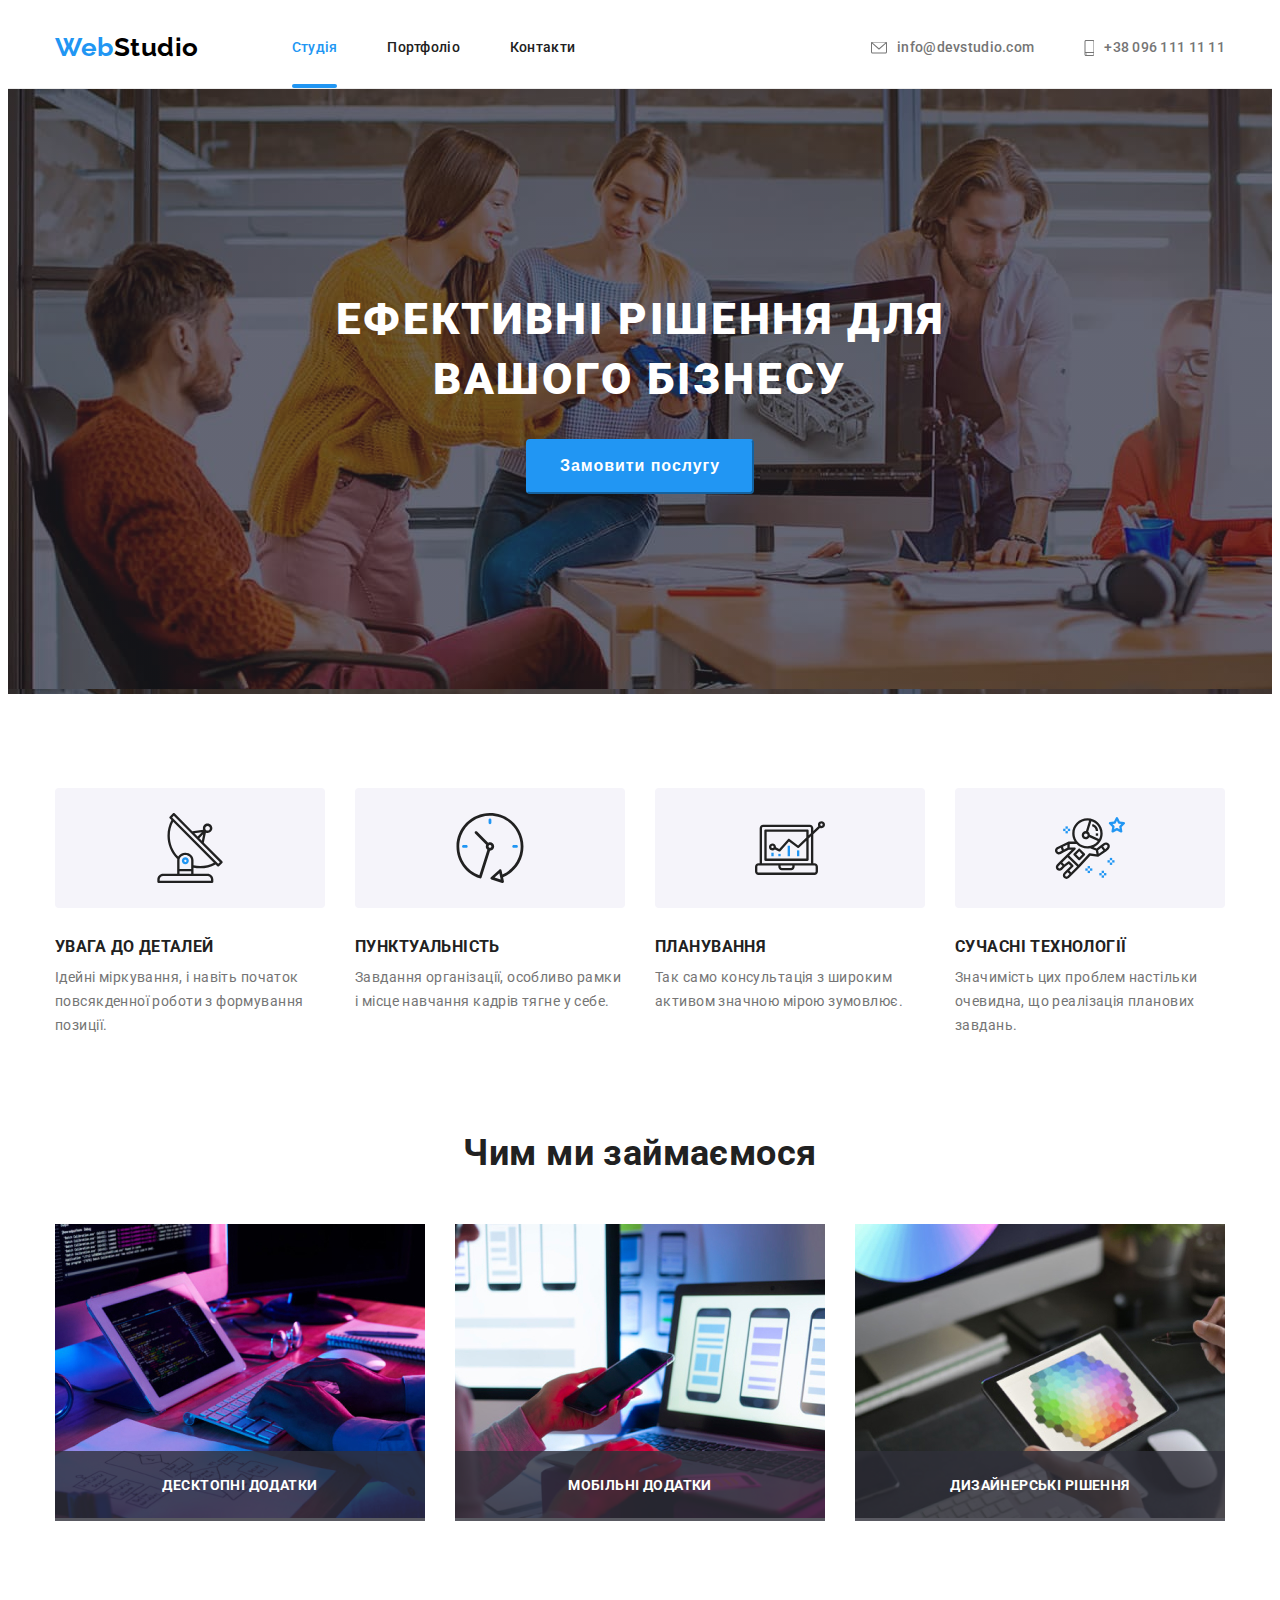
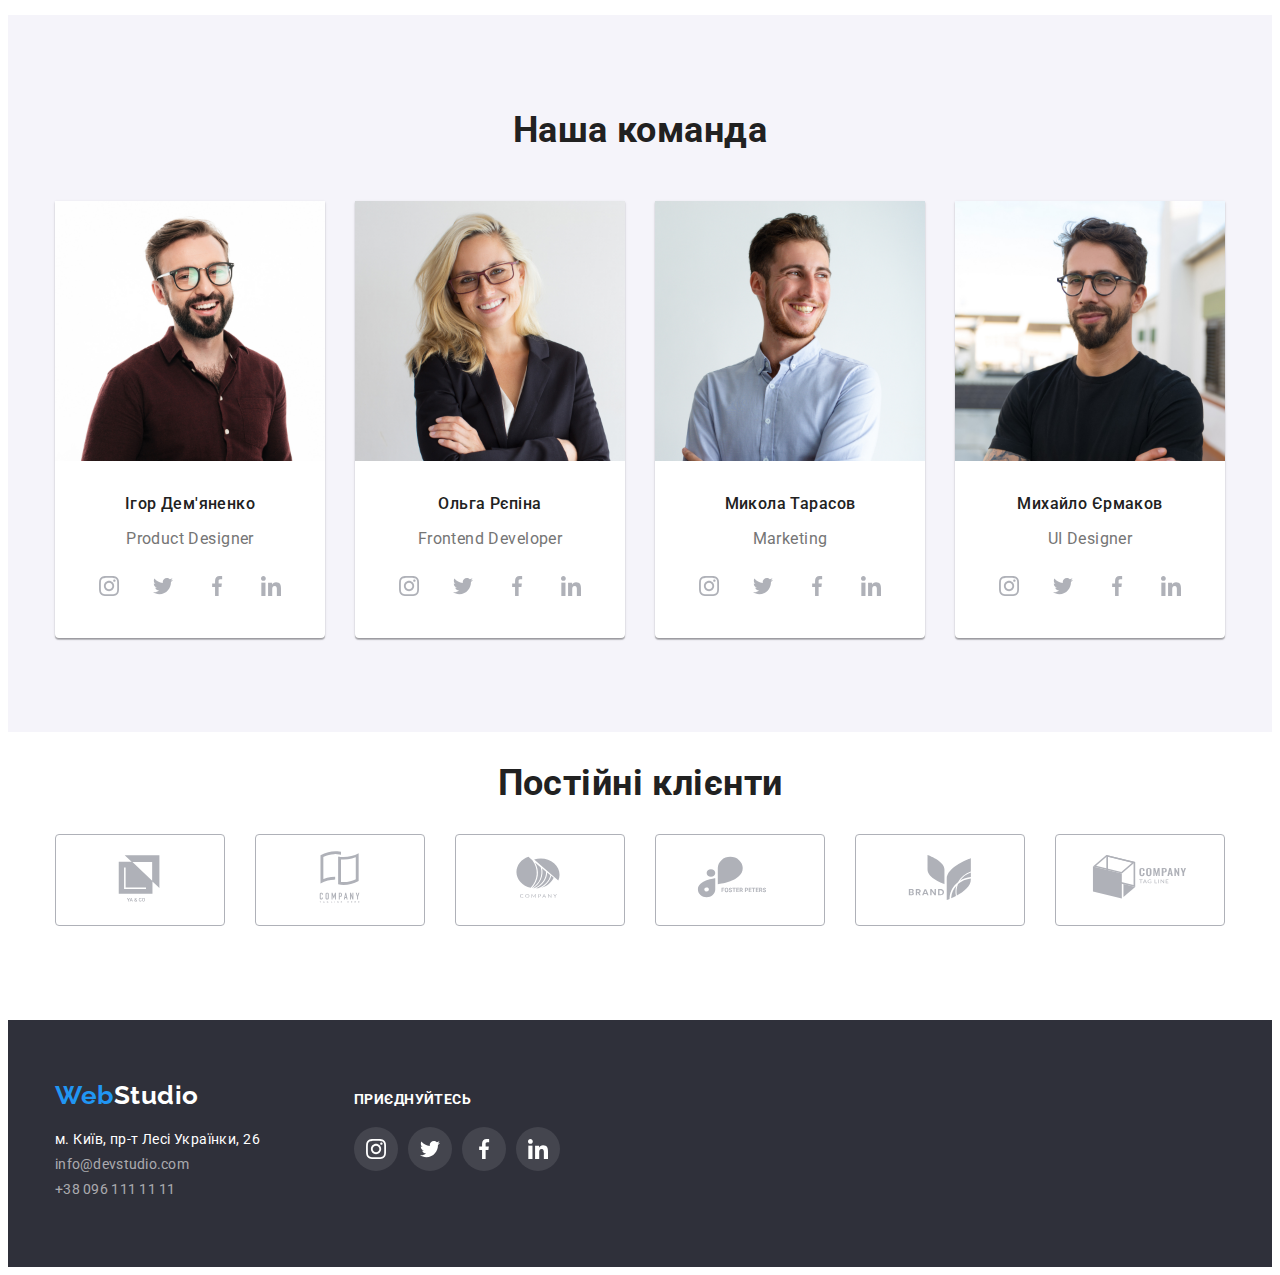
==== index.html @ 7ca421ed "hw5" ====
<!DOCTYPE html>
<html lang="uk">

<head>
  <meta charset="UTF-8" />
  <meta http-equiv="X-UA-Compatible" content="IE=edge" />
  <meta name="viewport" content="width=device-width, initial-scale=1.0" />
  <title>Home page</title>
  <link rel="stylesheet" href="css/styles.css" />
</head>

<body>
  <header class="header">
    <div class="container header-container">
      <nav class="header-nav">
        <a class="header-logo logo" href="./index.html"><span>Web</span>Studio</a>
        <ul class="header-nav-items">
          <li class="header-nav-item">
            <a class="header-nav-link active" href="./index.html">Студія</a>
          </li>
          <li class="header-nav-item">
            <a class="header-nav-link" href="./portfolio.html">Портфоліо</a>
          </li>
          <li class="header-nav-item">
            <a class="header-nav-link" href="#">Контакти</a>
          </li>
        </ul>
      </nav>
      <ul class="header-contact-items">
        <li class="header-contact-item">
          <a class="header-contact-link" href="mailto:info@devstudio.com">
            <svg width="16" height="12">
              <use href="./images/symbol-defs.svg#icon-envelope"></use>
            </svg>info@devstudio.com</a>
        </li>
        <li class="header-contact-item">
          <a class="header-contact-link" href="tel:+380961111111">
            <svg width="10" height="16">
              <use href="./images/symbol-defs.svg#icon-smartphone"></use>
            </svg>+38 096 111 11 11</a>
        </li>
      </ul>
    </div>
  </header>
  <main>
    <section class="section-banner">
      <h1 class="page-title">
        Ефективні рішення для<br />
        вашого бізнесу
      </h1>
      <button class="section-banner-btn" type="button" data-modal-open>
        Замовити послугу
      </button>
      <div class="backdrop is-hidden" data-modal>
        <div class="modal">
          <button class="modal-close" data-modal-close>
            <svg class="icon-close-btn" width="18" height="18">
              <use href="./images/symbol-defs.svg#icon-close"></use>
            </svg>
          </button>
        </div>
      </div>
    </section>
    <section class="section-value container">
      <h2 hidden>характеристики</h2>
      <ul class="section-value-items">
        <li class="section-value-item">
          <div class="section-value-icon">
            <svg width="70" height="70">
              <use href="./images/symbol-defs.svg#icon-antenna"></use>
            </svg>
          </div>
          <h3 class="section-value-title">УВАГА ДО ДЕТАЛЕЙ</h3>
          <p class="section-value-deskription">
            Ідейні міркування, і навіть початок повсякденної роботи з
            формування позиції.
          </p>
        </li>
        <li class="section-value-item">
          <div class="section-value-icon">
            <svg width="70" height="70">
              <use href="./images/symbol-defs.svg#icon-clock"></use>
            </svg>
          </div>
          <h3 class="section-value-title">ПУНКТУАЛЬНІСТЬ</h3>
          <p class="section-value-deskription">
            Завдання організації, особливо рамки і місце навчання кадрів тягне
            у себе.
          </p>
        </li>
        <li class="section-value-item">
          <div class="section-value-icon">
            <svg width="70" height="70">
              <use href="./images/symbol-defs.svg#icon-diagram"></use>
            </svg>
          </div>
          <h3 class="section-value-title">ПЛАНУВАННЯ</h3>
          <p class="section-value-deskription">
            Так само консультація з широким активом значною мірою зумовлює.
          </p>
        </li>
        <li class="section-value-item">
          <div class="section-value-icon">
            <svg width="70" height="70">
              <use href="./images/symbol-defs.svg#icon-astronaut"></use>
            </svg>
          </div>
          <h3 class="section-value-title">СУЧАСНІ ТЕХНОЛОГІЇ</h3>
          <p class="section-value-deskription">
            Значимість цих проблем настільки очевидна, що реалізація планових
            завдань.
          </p>
        </li>
      </ul>
    </section>
    <section class="buisineіs-section container">
      <h2 class="buisineіs-section-title section-title">Чим ми займаємося</h2>
      <ul class="buisineіs-section-items">
        <li class="buisineіs-section-item">
            <img src="images/home-page/img1.jpg" alt="image" width="370" height="294" />
            <p class="buisineіs-section-text">Десктопні додатки</p>
        </li>
        <li class="buisineіs-section-item">
          <img src="images/home-page/img2.jpg" alt="image" width="370" height="294" />
          <p class="buisineіs-section-text">Мобільні додатки</p>
        </li>
        <li class="buisineіs-section-item">
          <img src="images/home-page/img3.jpg" alt="image" width="370" height="294" />
          <p class="buisineіs-section-text">Дизайнерські рішення</p>
        </li>
      </ul>
    </section>
    <section class="team-section">
      <div class="container">
        <h2 class="team-section-title section-title">Наша команда</h2>
        <ul class="team-section-items">
          <li class="team-section-item">
            <img src="images/home-page/img4.jpg" alt="photo" width="270" height="260" />
            <div class="team-item-info">
              <h3 class="team-item-title">Ігор Дем'яненко</h3>
              <p class="team-item-deskription">Product Designer</p>
              <ul class="social-list">
                <li class="social-item">
                  <a class="social-link" href="#">
                    <svg width="20" height="20">
                      <use href="./images/symbol-defs.svg#icon-instagram"></use>
                    </svg>
                  </a>
                </li>
                <li class="social-item">
                  <a class="social-link" href="#">
                    <svg class="social-icon" width="20" height="20">
                      <use href="./images/symbol-defs.svg#icon-twitter"></use>
                    </svg>
                  </a>
                </li>
                <li class="social-item">
                  <a class="social-link" href="#">
                    <svg class="social-icon" width="20" height="20">
                      <use href="./images/symbol-defs.svg#icon-facebook"></use>
                    </svg>
                  </a>
                </li>
                <li class="social-item">
                  <a class="social-link" href="#">
                    <svg class="social-icon" width="20" height="20">
                      <use href="./images/symbol-defs.svg#icon-linkedin"></use>
                    </svg>
                  </a>
                </li>
              </ul>
            </div>
          </li>
          <li class="team-section-item">
            <img src="images/home-page/img5.jpg" alt="photo" width="270" height="260" />
            <div class="team-item-info">
              <h3 class="team-item-title">Ольга Рєпіна</h3>
              <p class="team-item-deskription">Frontend Developer</p>
              <ul class="social-list list">
                <li class="social-item">
                  <a href="" class="social-link">
                    <svg class="social-icon" width="20" height="20">
                      <use href="./images/symbol-defs.svg#icon-instagram"></use>
                    </svg>
                  </a>
                </li>
                <li class="social-item">
                  <a href="" class="social-link">
                    <svg class="social-icon" width="20" height="20">
                      <use href="./images/symbol-defs.svg#icon-twitter"></use>
                    </svg>
                  </a>
                </li>
                <li class="social-item">
                  <a href="" class="social-link">
                    <svg class="social-icon" width="20" height="20">
                      <use href="./images/symbol-defs.svg#icon-facebook"></use>
                    </svg>
                  </a>
                </li>
                <li class="social-item">
                  <a href="" class="social-link">
                    <svg class="social-icon" width="20" height="20">
                      <use href="./images/symbol-defs.svg#icon-linkedin"></use>
                    </svg>
                  </a>
                </li>
              </ul>
            </div>
          </li>
          <li class="team-section-item">
            <img src="images/home-page/img6.jpg" alt="photo" width="270" height="260" />
            <div class="team-item-info">
              <h3 class="team-item-title">Микола Тарасов</h3>
              <p class="team-item-deskription">Marketing</p>
              <ul class="social-list list">
                <li class="social-item">
                  <a href="" class="social-link">
                    <svg class="social-icon" width="20" height="20">
                      <use href="./images/symbol-defs.svg#icon-instagram"></use>
                    </svg>
                  </a>
                </li>
                <li class="social-item">
                  <a href="" class="social-link">
                    <svg class="social-icon" width="20" height="20">
                      <use href="./images/symbol-defs.svg#icon-twitter"></use>
                    </svg>
                  </a>
                </li>
                <li class="social-item">
                  <a href="" class="social-link">
                    <svg class="social-icon" width="20" height="20">
                      <use href="./images/symbol-defs.svg#icon-facebook"></use>
                    </svg>
                  </a>
                </li>
                <li class="social-item">
                  <a href="" class="social-link">
                    <svg class="social-icon" width="20" height="20">
                      <use href="./images/symbol-defs.svg#icon-linkedin"></use>
                    </svg>
                  </a>
                </li>
              </ul>
            </div>
          </li>
          <li class="team-section-item">
            <img src="images/home-page/img7.jpg" alt="photo" width="270" height="260" />
            <div class="team-item-info">
              <h3 class="team-item-title">Михайло Єрмаков</h3>
              <p class="team-item-deskription">UI Designer</p>
              <ul class="social-list list">
                <li class="social-item">
                  <a href="" class="social-link">
                    <svg class="social-icon" width="20" height="20">
                      <use href="./images/symbol-defs.svg#icon-instagram"></use>
                    </svg>
                  </a>
                </li>
                <li class="social-item">
                  <a href="" class="social-link">
                    <svg class="social-icon" width="20" height="20">
                      <use href="./images/symbol-defs.svg#icon-twitter"></use>
                    </svg>
                  </a>
                </li>
                <li class="social-item">
                  <a href="" class="social-link">
                    <svg class="social-icon" width="20" height="20">
                      <use href="./images/symbol-defs.svg#icon-facebook"></use>
                    </svg>
                  </a>
                </li>
                <li class="social-item">
                  <a href="" class="social-link">
                    <svg class="social-icon" width="20" height="20">
                      <use href="./images/symbol-defs.svg#icon-linkedin"></use>
                    </svg>
                  </a>
                </li>
              </ul>
            </div>
          </li>
        </ul>
      </div>
    </section>
    <section class="logo-section container">
      <h2 class="logo-section-logo">Постійні клієнти</h2>
      <ul class="logo-section-items">
        <li class="logo-section-item">
          <div class="logo-section-inlin">
            <a class="logo-section-link" href="#">
              <svg width="106" height="60">
                <use href="./images/symbol-defs.svg#icon-Logo"></use>
              </svg>
            </a>
          </div>
        </li>
        <li class="logo-section-item">
          <div class="logo-section-inlin">
            <a class="logo-section-link" href="#">
              <svg width="106" height="60">
                <use href="./images/symbol-defs.svg#icon-Logo1"></use>
              </svg>
            </a>
          </div>
        </li>
        <li class="clogo-section-item">
          <div class="logo-section-inlin">
            <a class="logo-section-link" href="#">
              <svg width="106" height="60">
                <use href="./images/symbol-defs.svg#icon-Logo2"></use>
              </svg>
            </a>
          </div>
        </li>
        <li class="logo-section-item">
          <div class="logo-section-inlin">
            <a class="logo-section-link" href="#">
              <svg width="106" height="60">
                <use href="./images/symbol-defs.svg#icon-Logo3"></use>
              </svg>
            </a>
          </div>
        </li>
        <li class="logo-section-item">
          <div class="logo-section-inlin">
            <a class="logo-section-link" href="#">
              <svg width="106" height="60">
                <use href="./images/symbol-defs.svg#icon-Logo4"></use>
              </svg>
            </a>
          </div>
        </li>
        <li class="logo-section-item">
          <div class="logo-section-inlin">
            <a class="logo-section-link" href="#">
              <svg width="106" height="60">
                <use href="./images/symbol-defs.svg#icon-Logo5"></use>
              </svg>
            </a>
          </div>
        </li>
      </ul>
    </section>
  </main>
  <footer class="footer">
    <div class="container footer-inline">
      <div class="container-footer">
        <a class="footer-logo logo" href="./index.html"><span>Web</span>Studio</a>
        <address class="footer-address">
          <ul class="footer-address-items">
            <li class="footer-address-item deskription">
              м. Київ, пр-т Лесі Українки, 26
            </li>
            <li class="footer-address-item">
              <a class="footer-address-link" href="mailto:info@devstudio.com">info@devstudio.com</a>
            </li>
            <li class="footer-address-item">
              <a class="footer-address-link" href="tel:+380691111111">+38 096 111 11 11</a>
            </li>
          </ul>
        </address>
      </div>
      <div class="container-footer join-in">
        <p class="fopter-svg-inline">приєднуйтесь</p>
        <ul class="footer-svg-items">
          <li class="footer-svg-item">
            <a class="footer-svg-link" href="#">
              <svg width="20" height="20">
                <use href="./images/symbol-defs.svg#icon-instagram"></use>
              </svg>
            </a>
          </li>
          <li class="footer-svg-item">
            <a class="footer-svg-link" href="#">
              <svg width="20" height="20">
                <use href="./images/symbol-defs.svg#icon-twitter"></use>
              </svg>
            </a>
          </li>
          <li class="footer-svg-item">
            <a class="footer-svg-link" href="#">
              <svg width="20" height="20">
                <use href="./images/symbol-defs.svg#icon-facebook"></use>
              </svg>
            </a>
          </li>
          <li class="footer-svg-item">
            <a class="footer-svg-link" href="#">
              <svg width="20" height="20">
                <use href="./images/symbol-defs.svg#icon-linkedin"></use>
              </svg>
            </a>
          </li>
        </ul>
      </div>
    </div>
  </footer>
  <script src="./js/modal.js"></script>
</body>

</html>
---- css/styles.css ----
@import url("https://fonts.googleapis.com/css2?family=Raleway:wght@700&family=Roboto:wght@400;500;700;900&display=swap");

:root {
  --color-mine-shaft: #212121;
  --color-dodger-blue: #2196f3;
  --color-white: #ffffff;
  --color-tuna: #2f303a;
  --color-black: #000000;
  --color-boulder: #757575;
  --color-white-transperent: rgba(255, 255, 255, 0.6);
  --color-wild-sand: #f5f5f5;
  --color-whisper: #f5f4fa;
  --color-black-transparent: rgba(0, 0, 0, 0.15);
  --color-gallery: #eeeeee;
  --color-Bombay: #afb1b8;
}

body {
  font-family: "Roboto", sans-serif;
  color: var(--color-mine-shaft);
  letter-spacing: 0.03em;
  font-size: 14px;
}

a {
  text-decoration: none;
  color: var(--color-mine-shaft);
  font-weight: 500;
  line-height: 1.14;
  letter-spacing: 0.02em;
}

a.active {
  color: var(--color-dodger-blue);
  position: relative;
}

a.active::after {
  position: absolute;
  bottom: -1px;
  left: 0;
  right: 0;
  display: block;
  content: "";
  height: 4px;
  background: var(--color-dodger-blue);
border-radius: 2px;
  
}

a:hover,
a:focus {
  color: var(--color-dodger-blue);
}

ul {
  padding: 0;
  margin: 0;
}

li {
  list-style-type: none;
}

.container {
  max-width: 1200px;
  box-sizing: border-box;
  padding: 0 15px;
  margin: 0 auto;
}

.logo {
  font-weight: 700;
  font-size: 26px;
  line-height: 1.19;
  font-family: "Raleway", sans-serif;
}

.logo span {
  color: var(--color-dodger-blue);
}

.logo.header-logo {
  color: var(--color-black);
  display: block;
  padding: 24px 0 25px;
  margin-right: 93px;
}

address {
  font-style: normal;
}

.header-nav-link {
  padding: 32px 0;
}
.header-contact-link {
  color: var(--color-boulder);
  display: inline-flex;
  gap: 10px;
  align-items: center;
  padding: 32px 0;
}

.header-contact-link svg {
  fill: var(--color-boulder);
}

.header-contact-link:hover svg,
.header-contact-link:focus svg {
  fill: var(--color-dodger-blue);
}

.section-banner {
  background: linear-gradient(rgba(47, 48, 58, 0.4), rgba(47, 48, 58, 0.4)),
    url("../images/home-page/img8.jpg");
  text-align: center;
  padding: 200px 0;
}

.page-title {
  font-weight: 900;
  font-size: 44px;
  line-height: 1.37;
  text-align: center;
  letter-spacing: 0.06em;
  text-transform: uppercase;
  color: var(--color-white);
  margin: 0 0 30px;
}

.section-banner-btn {
  font-weight: 700;
  font-size: 16px;
  line-height: 1.88;
  text-align: center;
  letter-spacing: 0.06em;
  color: var(--color-white);
  background: var(--color-dodger-blue);
  border-radius: 4px;
  border-color: var(--color-dodger-blue);
  padding: 10px 32px;
}

.section-value-title {
  line-height: 1.14;
  text-transform: uppercase;
  color: var(--color-mine-shaft);
  margin: 0 0 10px;
}

.section-value-deskription {
  line-height: 1.71;
  color: var(--color-boulder);
  margin: 0;
}

.buisineіs-section-title {
  font-weight: 700;
  font-size: 36px;
  line-height: 1.17;
  text-align: center;
}

.team-section-title {
  font-weight: 700;
  font-size: 36px;
  line-height: 1.17;
  text-align: center;
}

.team-section {
  background: var(--color-whisper);
  padding: 94px 0;
}

.team-item-title {
  font-weight: 500;
  font-size: 16px;
  line-height: 1.19;
  text-align: center;
  margin: 0 0 10px;
}

.team-item-deskription {
  font-size: 16px;
  line-height: 1.19;
  text-align: center;
  color: var(--color-boulder);
  margin: 030;
}

.logo.footer-logo {
  color: var(--color-white);
  margin-bottom: 20px;
  display: inline-block;
}

.deskription.footer-address-item {
  color: var(--color-white);
}

.footer-address-item {
  margin-bottom: 9px;
}

.footer-address-link {
  font-weight: 400;
  line-height: 1.17;
  color: var(--color-white-transperent);
}

.footer {
  background-color: var(--color-tuna);
}

/*---PORTFOLIO---*/

.project-button-action {
  font-weight: 500;
  font-size: 16px;
  line-height: 1.6;
  text-align: center;
  background: var(--color-whisper);
  border-radius: 4px;
  border: none;
}

.project-button-action:hover,
.project-button-action:focus {
  color: var(--color-white);
  background: var(--color-dodger-blue);
  box-shadow: 0px 3px 1px rgba(0, 0, 0, 0.1), 0px 1px 2px rgba(0, 0, 0, 0.08),
    0px 2px 2px rgba(0, 0, 0, 0.12);
}

.project-section-title {
  color: var(--color-mine-shaft);
  font-weight: 700;
  font-size: 18px;
  line-height: 2;
  letter-spacing: 0.06em;
  margin: 0;
}

.project-section-subtitle {
  font-size: 16px;
  line-height: 1.88;
  color: var(--color-boulder);
  margin: 0;
}

.project-section-info {
  padding: 20px 24px;
}

/*--Завдання 3 header--*/

.header-contacts-link {
  line-height: 1.7;
  letter-spacing: 0.03em;
  color: var(--color-boulder);
}

.header {
  border-bottom: 1px solid #ececec;
}

.header-container,
.header-nav,
.header-nav-items,
.header-contact-items {
  display: flex;
}

.header-nav-items,
.header-container {
  align-items: center;
}

.header-nav {
  margin-right: auto;
}

.header-nav-item:not(:last-child),
.header-contact-item:not(:last-child) {
  margin-right: 50px;
}

.header-contact-item:last-child {
  margin-bottom: -4px;
}

.footer {
  padding: 60px 0;
}

.section-value-item {
  width: calc((100% - 90px) / 4);
}

.section-value-items {
  display: flex;
  padding: 94px 0;
}

.section-value-item:not(:last-child) {
  margin-right: 30px;
}

.section-value-icon {
  background-color: var(--color-whisper);
  border-radius: 4px;
  height: 120px;
  display: flex;
  justify-content: center;
  align-items: center;
  margin-bottom: 30px;
}

.section-title {
  margin: 0 0 50px;
}

.buisineіs-section-items {
  display: flex;
  padding-bottom: 94px;
}

.buisineіs-section-item {
  width: calc((100% - 60) / 3);
  position: relative;
}

.buisineіs-section-item:not(:last-child) {
  margin-right: 30px;
}

.buisineіs-section-text {
  position:absolute;
  margin: 0;
  padding: 27px 0;
  bottom: 0;
  left: 0;
  right: 0;
font-style: normal;
font-weight: 700;
line-height: 1.14;
text-align: center;
text-transform: uppercase;
background: rgba(47, 48, 58, 0.8);
color: var(--color-white);

}

.team-section-item {
  background: var(--color-white);
  box-shadow: 0px 1px 3px rgba(0, 0, 0, 0.12), 0px 1px 1px rgba(0, 0, 0, 0.14),
    0px 2px 1px rgba(0, 0, 0, 0.2);
  border-radius: 0px 0px 4px 4px;
  width: calc((100% - 90px) / 4);
}

.team-section-item:not(:last-child) {
  margin-right: 30px;
}

.team-section-items {
  display: flex;
}

.team-item-info {
  padding: 30px 0;
}

/*--Завдання три портфоліо--*/
.project {
  padding: 94px 15px;
}

.project-button-items {
  display: flex;
  justify-content: center;
  margin: 0 0 50px;
}

.project-button-item:not(:last-child) {
  margin-right: 8px;
}

.project-button-action {
  font-family: "Roboto", sans-serif;
  padding: 6px 22px;
}

.btn {
  padding: 6px 25px;
}

.project-section-items {
  display: flex;
  flex-wrap: wrap;
}

.project-section-img {
  display: block;
 
}

.project-section-item:not(:nth-child(3n + 3)) {
  margin-right: 30px;
}

.project-section-item:not(:nth-last-child(-n + 3)) {
  margin-bottom: 30px;
}

.project-section-item {
  width: calc((100% - 60px) / 3);
  border: 1px solid var(--color-gallery);
  box-sizing: border-box;
}

.project-section-item:hover .project-section-img-text {
  transform: translateY(0);
}

.project-section-item:hover,
.project-section-item:focus {
  border: 1px solid var(--color-gallery);
  box-shadow: 0px 1px 1px rgba(0, 0, 0, 0.12), 0px 4px 4px rgba(0, 0, 0, 0.06),
    1px 4px 6px rgba(0, 0, 0, 0.16);
}
 
.project-section-img-container {
  position: relative;
  overflow: hidden;
}

.project-section-img-text {
  position: absolute;
  top: 0;
  left: 0;
right: 0;
bottom: 0;
font-size: 18px;
line-height: 1.56;
color: var(--color-white);
background: rgba(33, 150, 243, 0.9);
padding: 63px 24px;
margin: 0;
letter-spacing: 0.03em;
transform: translateY(101%);
transition: transform cubic-bezier(0.4, 0, 0.2, 1) 250ms;

}



.social-list {
  display: flex;
  justify-content: center;
  gap: 10px;
}

.social-item {
  width: 44px;
  height: 44px;
}

.social-link {
  display: flex;
  align-items: center;
  justify-content: center;
  background-color: var(--color-white);
  border-radius: 50%;
  width: 100%;
  height: 100%;
}

.social-link:hover,
.social-link:focus {
  background-color: #2196f3;
}

.social-link svg {
  fill: var(--color-Bombay);
}

.social-link:hover svg,
.social-link:focus svg {
  fill: var(--color-white);
}

.logo-section-item {
  display: flexbox;
  justify-content: center;
}

.logo-section-items {
  display: flex;
  justify-content: center;
  gap: 30px;
  padding-bottom: 94px;
}

.logo-section-inlin {
  box-sizing: border-box;
  border: 1px solid #afb1b8;
  border-radius: 4px;
  width: 170px;
  height: 92px;
  display: flex;
  justify-content: center;
  align-items: center;
}

.logo-section-inlin svg {
  fill: var(--color-Bombay);
}

.logo-section-inlin:hover svg,
.logo-section-inlin:focus svg {
  fill: var(--color-dodger-blue);
}

.logo-section-inlin:hover,
.logo-section-inlin:focus {
  border: 1px solid var(--color-dodger-blue);
}

.logo-section-logo {
  font-style: normal;
  font-weight: 700;
  font-size: 36px;
  line-height: 1.17;
  text-align: center;
  color: var(--color-mine-shaft) #212121;
}

.container-footer {
  display: inline-block;
  vertical-align: top;
}

.container-footer:not(:last-child) {
  margin-right: 94px;
}

.container.footer-inline {
  display: flex;
  align-items: baseline;
}
.footer-svg-items {
  display: flex;
  justify-content: center;
  align-items: center;
}

.footer-svg-items {
  display: flex;
  justify-content: center;
  gap: 10px;
}

.footer-svg-item {
  width: 44px;
  height: 44px;
}

.footer-svg-link {
  display: flex;
  align-items: center;
  justify-content: center;
  background-color: rgba(255, 255, 255, 0.1);
  border-radius: 50%;
  width: 100%;
  height: 100%;
  fill: var(--color-white);
}

.fopter-svg-inline {
  font-style: normal;
  font-weight: 700;
  line-height: 16px;
  text-transform: uppercase;
  color: var(--color-white);
  margin: 0 0 20px;
}

.footer-svg-link:hover,
.footer-svg-link:focus {
  background-color: var(--color-dodger-blue);
}

.backdrop {
  visibility: visible;
  position: fixed;
  top: 0;
  bottom: 0;
  left: 0;
  right: 0;
  background: rgba(0, 0, 0, 0.2);
  z-index: 1;
  transform: scale(1);
  display: flex;
  justify-content: center;
  align-items: center;
 }

.is-hidden {
  visibility: hidden;
  transform: scale(0);
}
.modal {
  position: absolute;
  left: 50%;
  top: 50%;
  transform: translate(-50%, -50%);
  width: 528px;
  height: 581px;
  background-color: var(--color-white);
  border-radius: 4px;
 }

.modal-close {
  position: absolute;
  top: 8px;
  right: 8px;
  width: 30px;
  height: 30px;
  border-radius: 50%;
  padding: 0;
  background-color: transparent;
  display: flex;
  justify-content: center;
  align-items: center;
  border: 1px solid rgba(0, 0, 0, 0.1);
}
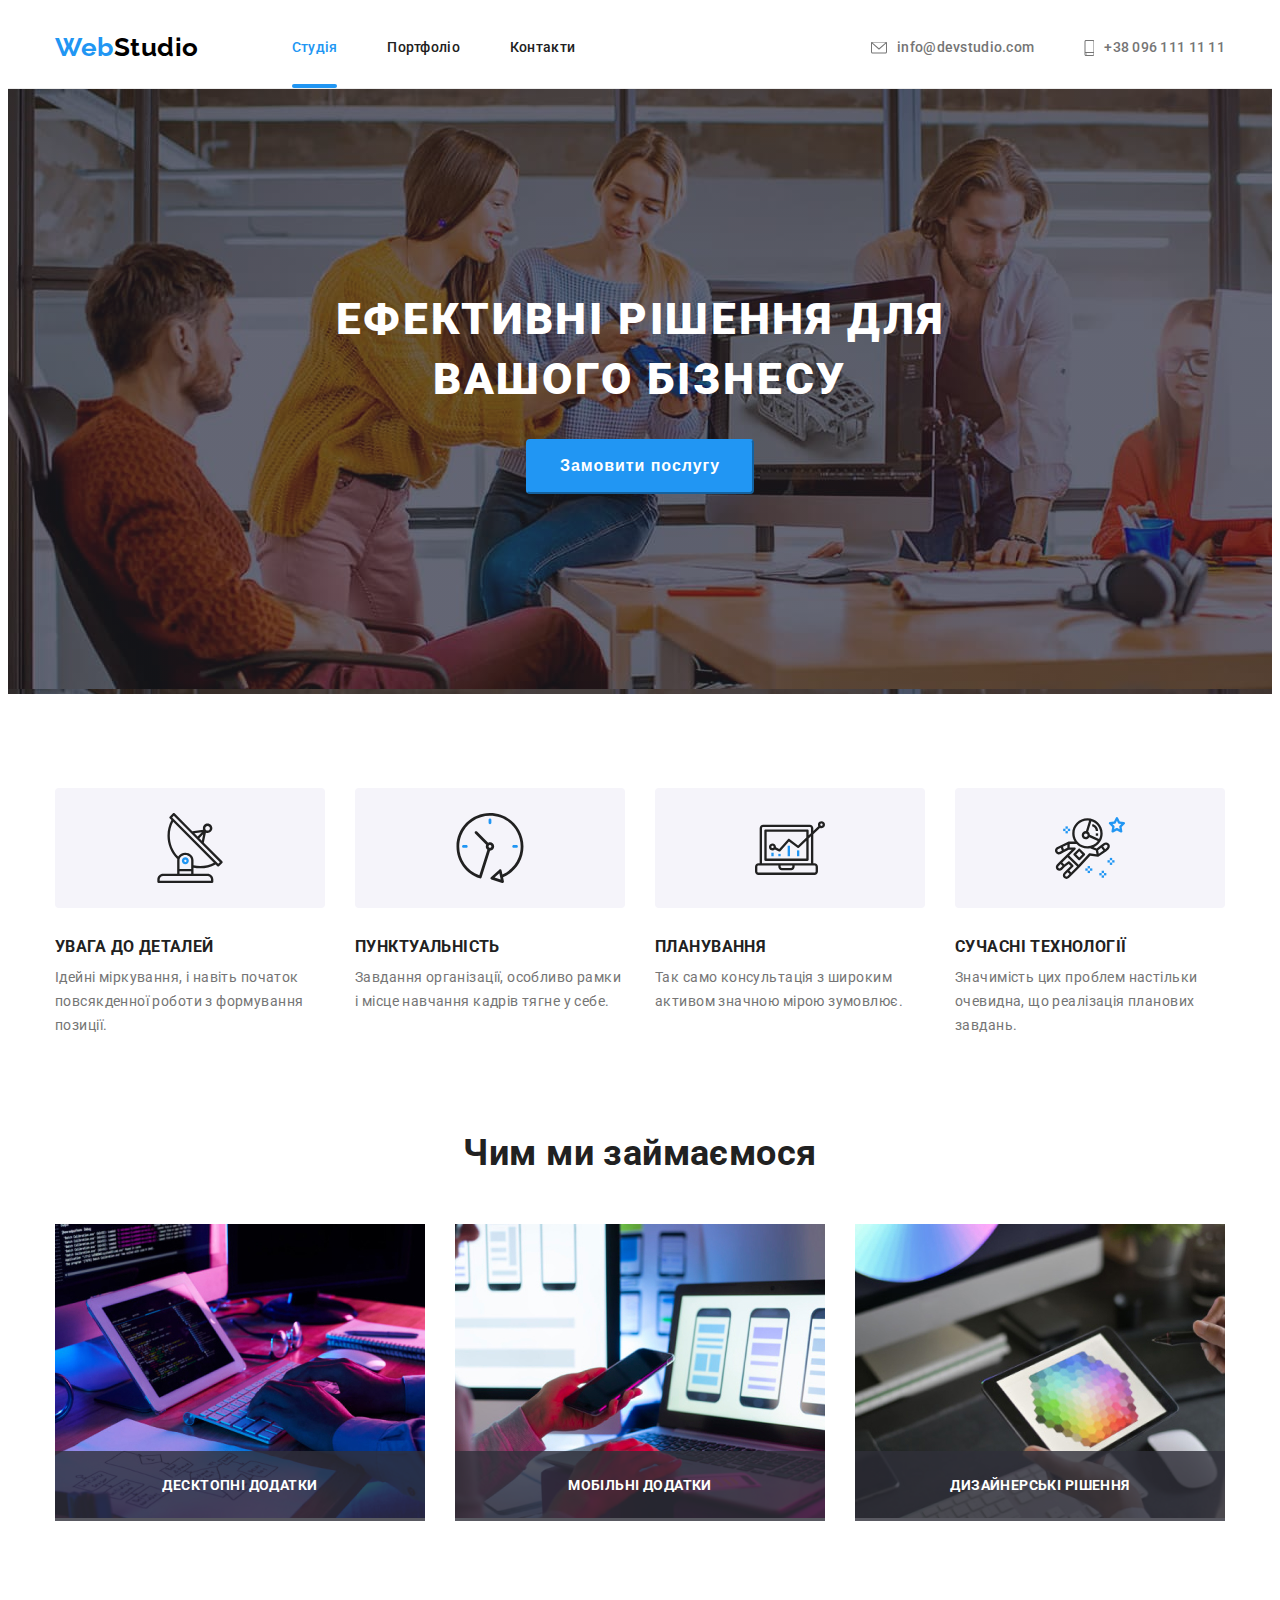
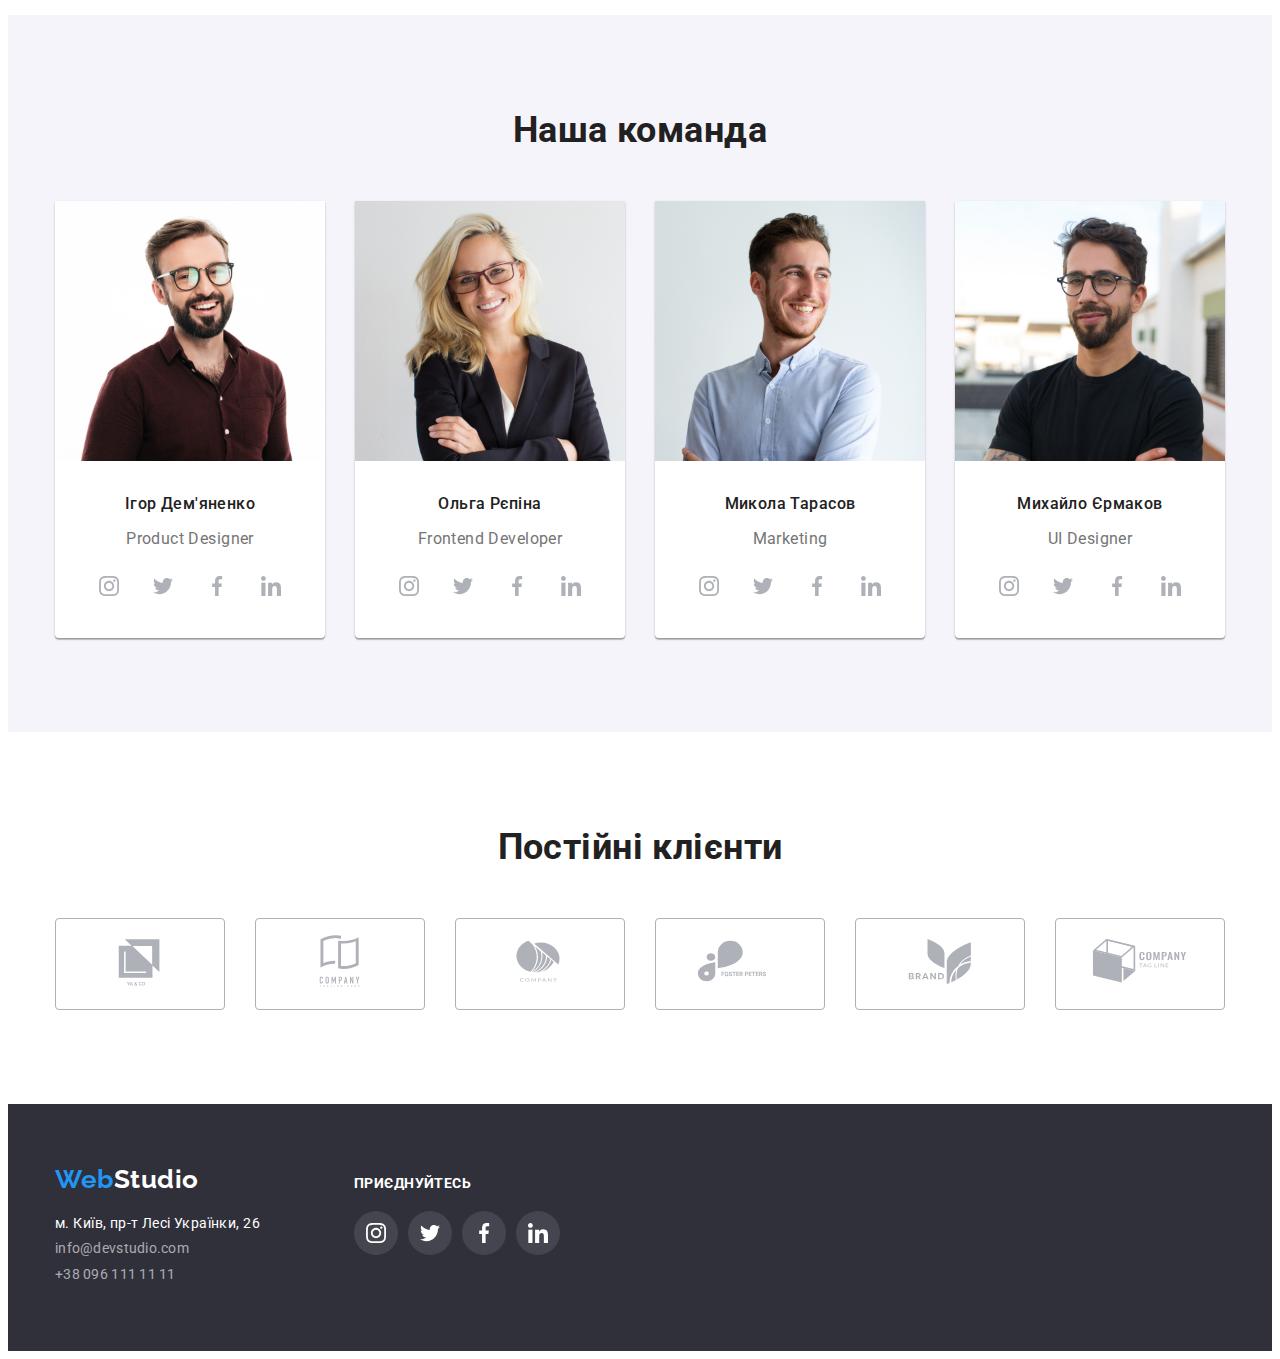
==== commit afaf0c5b: "HW5" ====
--- a/index.html
+++ b/index.html
@@ -1,404 +1,471 @@
 <!DOCTYPE html>
 <html lang="uk">
+  <head>
+    <meta charset="UTF-8" />
+    <meta http-equiv="X-UA-Compatible" content="IE=edge" />
+    <meta name="viewport" content="width=device-width, initial-scale=1.0" />
+    <title>Home page</title>
+    <link rel="stylesheet" href="css/styles.css" />
+  </head>
 
-<head>
-  <meta charset="UTF-8" />
-  <meta http-equiv="X-UA-Compatible" content="IE=edge" />
-  <meta name="viewport" content="width=device-width, initial-scale=1.0" />
-  <title>Home page</title>
-  <link rel="stylesheet" href="css/styles.css" />
-</head>
-
-<body>
-  <header class="header">
-    <div class="container header-container">
-      <nav class="header-nav">
-        <a class="header-logo logo" href="./index.html"><span>Web</span>Studio</a>
-        <ul class="header-nav-items">
-          <li class="header-nav-item">
-            <a class="header-nav-link active" href="./index.html">Студія</a>
-          </li>
-          <li class="header-nav-item">
-            <a class="header-nav-link" href="./portfolio.html">Портфоліо</a>
-          </li>
-          <li class="header-nav-item">
-            <a class="header-nav-link" href="#">Контакти</a>
+  <body>
+    <header class="header">
+      <div class="container header-container">
+        <nav class="header-nav">
+          <a class="header-logo logo" href="./index.html"
+            ><span>Web</span>Studio</a
+          >
+          <ul class="header-nav-items">
+            <li class="header-nav-item">
+              <a class="header-nav-link active" href="./index.html">Студія</a>
+            </li>
+            <li class="header-nav-item">
+              <a class="header-nav-link" href="./portfolio.html">Портфоліо</a>
+            </li>
+            <li class="header-nav-item">
+              <a class="header-nav-link" href="#">Контакти</a>
+            </li>
+          </ul>
+        </nav>
+        <ul class="header-contact-items">
+          <li class="header-contact-item">
+            <a class="header-contact-link" href="mailto:info@devstudio.com">
+              <svg width="16" height="12">
+                <use href="./images/symbol-defs.svg#icon-envelope"></use></svg
+              >info@devstudio.com</a
+            >
+          </li>
+          <li class="header-contact-item">
+            <a class="header-contact-link" href="tel:+380961111111">
+              <svg width="10" height="16">
+                <use href="./images/symbol-defs.svg#icon-smartphone"></use></svg
+              >+38 096 111 11 11</a
+            >
           </li>
         </ul>
-      </nav>
-      <ul class="header-contact-items">
-        <li class="header-contact-item">
-          <a class="header-contact-link" href="mailto:info@devstudio.com">
-            <svg width="16" height="12">
-              <use href="./images/symbol-defs.svg#icon-envelope"></use>
-            </svg>info@devstudio.com</a>
-        </li>
-        <li class="header-contact-item">
-          <a class="header-contact-link" href="tel:+380961111111">
-            <svg width="10" height="16">
-              <use href="./images/symbol-defs.svg#icon-smartphone"></use>
-            </svg>+38 096 111 11 11</a>
-        </li>
-      </ul>
-    </div>
-  </header>
-  <main>
-    <section class="section-banner">
-      <h1 class="page-title">
-        Ефективні рішення для<br />
-        вашого бізнесу
-      </h1>
-      <button class="section-banner-btn" type="button" data-modal-open>
-        Замовити послугу
-      </button>
-      <div class="backdrop is-hidden" data-modal>
-        <div class="modal">
-          <button class="modal-close" data-modal-close>
-            <svg class="icon-close-btn" width="18" height="18">
-              <use href="./images/symbol-defs.svg#icon-close"></use>
-            </svg>
-          </button>
+      </div>
+    </header>
+    <main>
+      <section class="section-banner">
+        <h1 class="page-title">
+          Ефективні рішення для<br />
+          вашого бізнесу
+        </h1>
+        <button class="section-banner-btn" type="button" data-modal-open>
+          Замовити послугу
+        </button>
+        <div class="backdrop is-hidden" data-modal>
+          <div class="modal">
+            <button class="modal-close" data-modal-close>
+              <svg class="icon-close-btn" width="18" height="18">
+                <use href="./images/symbol-defs.svg#icon-close"></use>
+              </svg>
+            </button>
+          </div>
+        </div>
+      </section>
+      <section class="section-value container">
+        <h2 hidden>характеристики</h2>
+        <ul class="section-value-items">
+          <li class="section-value-item">
+            <div class="section-value-icon">
+              <svg width="70" height="70">
+                <use href="./images/symbol-defs.svg#icon-antenna"></use>
+              </svg>
+            </div>
+            <h3 class="section-value-title">УВАГА ДО ДЕТАЛЕЙ</h3>
+            <p class="section-value-deskription">
+              Ідейні міркування, і навіть початок повсякденної роботи з
+              формування позиції.
+            </p>
+          </li>
+          <li class="section-value-item">
+            <div class="section-value-icon">
+              <svg width="70" height="70">
+                <use href="./images/symbol-defs.svg#icon-clock"></use>
+              </svg>
+            </div>
+            <h3 class="section-value-title">ПУНКТУАЛЬНІСТЬ</h3>
+            <p class="section-value-deskription">
+              Завдання організації, особливо рамки і місце навчання кадрів тягне
+              у себе.
+            </p>
+          </li>
+          <li class="section-value-item">
+            <div class="section-value-icon">
+              <svg width="70" height="70">
+                <use href="./images/symbol-defs.svg#icon-diagram"></use>
+              </svg>
+            </div>
+            <h3 class="section-value-title">ПЛАНУВАННЯ</h3>
+            <p class="section-value-deskription">
+              Так само консультація з широким активом значною мірою зумовлює.
+            </p>
+          </li>
+          <li class="section-value-item">
+            <div class="section-value-icon">
+              <svg width="70" height="70">
+                <use href="./images/symbol-defs.svg#icon-astronaut"></use>
+              </svg>
+            </div>
+            <h3 class="section-value-title">СУЧАСНІ ТЕХНОЛОГІЇ</h3>
+            <p class="section-value-deskription">
+              Значимість цих проблем настільки очевидна, що реалізація планових
+              завдань.
+            </p>
+          </li>
+        </ul>
+      </section>
+      <section class="buisineіs-section container">
+        <h2 class="buisineіs-section-title section-title">Чим ми займаємося</h2>
+        <ul class="buisineіs-section-items">
+          <li class="buisineіs-section-item">
+            <img
+              src="images/home-page/img1.jpg"
+              alt="image"
+              width="370"
+              height="294"
+            />
+            <p class="buisineіs-section-text">Десктопні додатки</p>
+          </li>
+          <li class="buisineіs-section-item">
+            <img
+              src="images/home-page/img2.jpg"
+              alt="image"
+              width="370"
+              height="294"
+            />
+            <p class="buisineіs-section-text">Мобільні додатки</p>
+          </li>
+          <li class="buisineіs-section-item">
+            <img
+              src="images/home-page/img3.jpg"
+              alt="image"
+              width="370"
+              height="294"
+            />
+            <p class="buisineіs-section-text">Дизайнерські рішення</p>
+          </li>
+        </ul>
+      </section>
+      <section class="team-section">
+        <div class="container">
+          <h2 class="team-section-title section-title">Наша команда</h2>
+          <ul class="team-section-items">
+            <li class="team-section-item">
+              <img
+                src="images/home-page/img4.jpg"
+                alt="photo"
+                width="270"
+                height="260"
+              />
+              <div class="team-item-info">
+                <h3 class="team-item-title">Ігор Дем'яненко</h3>
+                <p class="team-item-deskription">Product Designer</p>
+                <ul class="social-list">
+                  <li class="social-item">
+                    <a class="social-link" href="#">
+                      <svg width="20" height="20">
+                        <use
+                          href="./images/symbol-defs.svg#icon-instagram"
+                        ></use>
+                      </svg>
+                    </a>
+                  </li>
+                  <li class="social-item">
+                    <a class="social-link" href="#">
+                      <svg class="social-icon" width="20" height="20">
+                        <use href="./images/symbol-defs.svg#icon-twitter"></use>
+                      </svg>
+                    </a>
+                  </li>
+                  <li class="social-item">
+                    <a class="social-link" href="#">
+                      <svg class="social-icon" width="20" height="20">
+                        <use
+                          href="./images/symbol-defs.svg#icon-facebook"
+                        ></use>
+                      </svg>
+                    </a>
+                  </li>
+                  <li class="social-item">
+                    <a class="social-link" href="#">
+                      <svg class="social-icon" width="20" height="20">
+                        <use
+                          href="./images/symbol-defs.svg#icon-linkedin"
+                        ></use>
+                      </svg>
+                    </a>
+                  </li>
+                </ul>
+              </div>
+            </li>
+            <li class="team-section-item">
+              <img
+                src="images/home-page/img5.jpg"
+                alt="photo"
+                width="270"
+                height="260"
+              />
+              <div class="team-item-info">
+                <h3 class="team-item-title">Ольга Рєпіна</h3>
+                <p class="team-item-deskription">Frontend Developer</p>
+                <ul class="social-list list">
+                  <li class="social-item">
+                    <a href="" class="social-link">
+                      <svg class="social-icon" width="20" height="20">
+                        <use
+                          href="./images/symbol-defs.svg#icon-instagram"
+                        ></use>
+                      </svg>
+                    </a>
+                  </li>
+                  <li class="social-item">
+                    <a href="" class="social-link">
+                      <svg class="social-icon" width="20" height="20">
+                        <use href="./images/symbol-defs.svg#icon-twitter"></use>
+                      </svg>
+                    </a>
+                  </li>
+                  <li class="social-item">
+                    <a href="" class="social-link">
+                      <svg class="social-icon" width="20" height="20">
+                        <use
+                          href="./images/symbol-defs.svg#icon-facebook"
+                        ></use>
+                      </svg>
+                    </a>
+                  </li>
+                  <li class="social-item">
+                    <a href="" class="social-link">
+                      <svg class="social-icon" width="20" height="20">
+                        <use
+                          href="./images/symbol-defs.svg#icon-linkedin"
+                        ></use>
+                      </svg>
+                    </a>
+                  </li>
+                </ul>
+              </div>
+            </li>
+            <li class="team-section-item">
+              <img
+                src="images/home-page/img6.jpg"
+                alt="photo"
+                width="270"
+                height="260"
+              />
+              <div class="team-item-info">
+                <h3 class="team-item-title">Микола Тарасов</h3>
+                <p class="team-item-deskription">Marketing</p>
+                <ul class="social-list list">
+                  <li class="social-item">
+                    <a href="" class="social-link">
+                      <svg class="social-icon" width="20" height="20">
+                        <use
+                          href="./images/symbol-defs.svg#icon-instagram"
+                        ></use>
+                      </svg>
+                    </a>
+                  </li>
+                  <li class="social-item">
+                    <a href="" class="social-link">
+                      <svg class="social-icon" width="20" height="20">
+                        <use href="./images/symbol-defs.svg#icon-twitter"></use>
+                      </svg>
+                    </a>
+                  </li>
+                  <li class="social-item">
+                    <a href="" class="social-link">
+                      <svg class="social-icon" width="20" height="20">
+                        <use
+                          href="./images/symbol-defs.svg#icon-facebook"
+                        ></use>
+                      </svg>
+                    </a>
+                  </li>
+                  <li class="social-item">
+                    <a href="" class="social-link">
+                      <svg class="social-icon" width="20" height="20">
+                        <use
+                          href="./images/symbol-defs.svg#icon-linkedin"
+                        ></use>
+                      </svg>
+                    </a>
+                  </li>
+                </ul>
+              </div>
+            </li>
+            <li class="team-section-item">
+              <img
+                src="images/home-page/img7.jpg"
+                alt="photo"
+                width="270"
+                height="260"
+              />
+              <div class="team-item-info">
+                <h3 class="team-item-title">Михайло Єрмаков</h3>
+                <p class="team-item-deskription">UI Designer</p>
+                <ul class="social-list list">
+                  <li class="social-item">
+                    <a href="" class="social-link">
+                      <svg class="social-icon" width="20" height="20">
+                        <use
+                          href="./images/symbol-defs.svg#icon-instagram"
+                        ></use>
+                      </svg>
+                    </a>
+                  </li>
+                  <li class="social-item">
+                    <a href="" class="social-link">
+                      <svg class="social-icon" width="20" height="20">
+                        <use href="./images/symbol-defs.svg#icon-twitter"></use>
+                      </svg>
+                    </a>
+                  </li>
+                  <li class="social-item">
+                    <a href="" class="social-link">
+                      <svg class="social-icon" width="20" height="20">
+                        <use
+                          href="./images/symbol-defs.svg#icon-facebook"
+                        ></use>
+                      </svg>
+                    </a>
+                  </li>
+                  <li class="social-item">
+                    <a href="" class="social-link">
+                      <svg class="social-icon" width="20" height="20">
+                        <use
+                          href="./images/symbol-defs.svg#icon-linkedin"
+                        ></use>
+                      </svg>
+                    </a>
+                  </li>
+                </ul>
+              </div>
+            </li>
+          </ul>
+        </div>
+      </section>
+      <section class="logo-section container">
+        <h2 class="logo-section-logo">Постійні клієнти</h2>
+        <ul class="logo-section-items">
+          <li class="logo-section-item">
+            <div class="logo-section-inlin">
+              <a class="logo-section-link" href="#">
+                <svg width="106" height="60">
+                  <use href="./images/symbol-defs.svg#icon-Logo"></use>
+                </svg>
+              </a>
+            </div>
+          </li>
+          <li class="logo-section-item">
+            <div class="logo-section-inlin">
+              <a class="logo-section-link" href="#">
+                <svg width="106" height="60">
+                  <use href="./images/symbol-defs.svg#icon-Logo1"></use>
+                </svg>
+              </a>
+            </div>
+          </li>
+          <li class="clogo-section-item">
+            <div class="logo-section-inlin">
+              <a class="logo-section-link" href="#">
+                <svg width="106" height="60">
+                  <use href="./images/symbol-defs.svg#icon-Logo2"></use>
+                </svg>
+              </a>
+            </div>
+          </li>
+          <li class="logo-section-item">
+            <div class="logo-section-inlin">
+              <a class="logo-section-link" href="#">
+                <svg width="106" height="60">
+                  <use href="./images/symbol-defs.svg#icon-Logo3"></use>
+                </svg>
+              </a>
+            </div>
+          </li>
+          <li class="logo-section-item">
+            <div class="logo-section-inlin">
+              <a class="logo-section-link" href="#">
+                <svg width="106" height="60">
+                  <use href="./images/symbol-defs.svg#icon-Logo4"></use>
+                </svg>
+              </a>
+            </div>
+          </li>
+          <li class="logo-section-item">
+            <div class="logo-section-inlin">
+              <a class="logo-section-link" href="#">
+                <svg width="106" height="60">
+                  <use href="./images/symbol-defs.svg#icon-Logo5"></use>
+                </svg>
+              </a>
+            </div>
+          </li>
+        </ul>
+      </section>
+    </main>
+    <footer class="footer">
+      <div class="container footer-inline">
+        <div class="container-footer">
+          <a class="footer-logo logo" href="./index.html"
+            ><span>Web</span>Studio</a
+          >
+          <address class="footer-address">
+            <ul class="footer-address-items">
+              <li class="footer-address-item deskription">
+                м. Київ, пр-т Лесі Українки, 26
+              </li>
+              <li class="footer-address-item">
+                <a class="footer-address-link" href="mailto:info@devstudio.com"
+                  >info@devstudio.com</a
+                >
+              </li>
+              <li class="footer-address-item">
+                <a class="footer-address-link" href="tel:+380691111111"
+                  >+38 096 111 11 11</a
+                >
+              </li>
+            </ul>
+          </address>
+        </div>
+        <div class="container-footer join-in">
+          <p class="fopter-svg-inline">приєднуйтесь</p>
+          <ul class="footer-svg-items">
+            <li class="footer-svg-item">
+              <a class="footer-svg-link" href="#">
+                <svg width="20" height="20">
+                  <use href="./images/symbol-defs.svg#icon-instagram"></use>
+                </svg>
+              </a>
+            </li>
+            <li class="footer-svg-item">
+              <a class="footer-svg-link" href="#">
+                <svg width="20" height="20">
+                  <use href="./images/symbol-defs.svg#icon-twitter"></use>
+                </svg>
+              </a>
+            </li>
+            <li class="footer-svg-item">
+              <a class="footer-svg-link" href="#">
+                <svg width="20" height="20">
+                  <use href="./images/symbol-defs.svg#icon-facebook"></use>
+                </svg>
+              </a>
+            </li>
+            <li class="footer-svg-item">
+              <a class="footer-svg-link" href="#">
+                <svg width="20" height="20">
+                  <use href="./images/symbol-defs.svg#icon-linkedin"></use>
+                </svg>
+              </a>
+            </li>
+          </ul>
         </div>
       </div>
-    </section>
-    <section class="section-value container">
-      <h2 hidden>характеристики</h2>
-      <ul class="section-value-items">
-        <li class="section-value-item">
-          <div class="section-value-icon">
-            <svg width="70" height="70">
-              <use href="./images/symbol-defs.svg#icon-antenna"></use>
-            </svg>
-          </div>
-          <h3 class="section-value-title">УВАГА ДО ДЕТАЛЕЙ</h3>
-          <p class="section-value-deskription">
-            Ідейні міркування, і навіть початок повсякденної роботи з
-            формування позиції.
-          </p>
-        </li>
-        <li class="section-value-item">
-          <div class="section-value-icon">
-            <svg width="70" height="70">
-              <use href="./images/symbol-defs.svg#icon-clock"></use>
-            </svg>
-          </div>
-          <h3 class="section-value-title">ПУНКТУАЛЬНІСТЬ</h3>
-          <p class="section-value-deskription">
-            Завдання організації, особливо рамки і місце навчання кадрів тягне
-            у себе.
-          </p>
-        </li>
-        <li class="section-value-item">
-          <div class="section-value-icon">
-            <svg width="70" height="70">
-              <use href="./images/symbol-defs.svg#icon-diagram"></use>
-            </svg>
-          </div>
-          <h3 class="section-value-title">ПЛАНУВАННЯ</h3>
-          <p class="section-value-deskription">
-            Так само консультація з широким активом значною мірою зумовлює.
-          </p>
-        </li>
-        <li class="section-value-item">
-          <div class="section-value-icon">
-            <svg width="70" height="70">
-              <use href="./images/symbol-defs.svg#icon-astronaut"></use>
-            </svg>
-          </div>
-          <h3 class="section-value-title">СУЧАСНІ ТЕХНОЛОГІЇ</h3>
-          <p class="section-value-deskription">
-            Значимість цих проблем настільки очевидна, що реалізація планових
-            завдань.
-          </p>
-        </li>
-      </ul>
-    </section>
-    <section class="buisineіs-section container">
-      <h2 class="buisineіs-section-title section-title">Чим ми займаємося</h2>
-      <ul class="buisineіs-section-items">
-        <li class="buisineіs-section-item">
-            <img src="images/home-page/img1.jpg" alt="image" width="370" height="294" />
-            <p class="buisineіs-section-text">Десктопні додатки</p>
-        </li>
-        <li class="buisineіs-section-item">
-          <img src="images/home-page/img2.jpg" alt="image" width="370" height="294" />
-          <p class="buisineіs-section-text">Мобільні додатки</p>
-        </li>
-        <li class="buisineіs-section-item">
-          <img src="images/home-page/img3.jpg" alt="image" width="370" height="294" />
-          <p class="buisineіs-section-text">Дизайнерські рішення</p>
-        </li>
-      </ul>
-    </section>
-    <section class="team-section">
-      <div class="container">
-        <h2 class="team-section-title section-title">Наша команда</h2>
-        <ul class="team-section-items">
-          <li class="team-section-item">
-            <img src="images/home-page/img4.jpg" alt="photo" width="270" height="260" />
-            <div class="team-item-info">
-              <h3 class="team-item-title">Ігор Дем'яненко</h3>
-              <p class="team-item-deskription">Product Designer</p>
-              <ul class="social-list">
-                <li class="social-item">
-                  <a class="social-link" href="#">
-                    <svg width="20" height="20">
-                      <use href="./images/symbol-defs.svg#icon-instagram"></use>
-                    </svg>
-                  </a>
-                </li>
-                <li class="social-item">
-                  <a class="social-link" href="#">
-                    <svg class="social-icon" width="20" height="20">
-                      <use href="./images/symbol-defs.svg#icon-twitter"></use>
-                    </svg>
-                  </a>
-                </li>
-                <li class="social-item">
-                  <a class="social-link" href="#">
-                    <svg class="social-icon" width="20" height="20">
-                      <use href="./images/symbol-defs.svg#icon-facebook"></use>
-                    </svg>
-                  </a>
-                </li>
-                <li class="social-item">
-                  <a class="social-link" href="#">
-                    <svg class="social-icon" width="20" height="20">
-                      <use href="./images/symbol-defs.svg#icon-linkedin"></use>
-                    </svg>
-                  </a>
-                </li>
-              </ul>
-            </div>
-          </li>
-          <li class="team-section-item">
-            <img src="images/home-page/img5.jpg" alt="photo" width="270" height="260" />
-            <div class="team-item-info">
-              <h3 class="team-item-title">Ольга Рєпіна</h3>
-              <p class="team-item-deskription">Frontend Developer</p>
-              <ul class="social-list list">
-                <li class="social-item">
-                  <a href="" class="social-link">
-                    <svg class="social-icon" width="20" height="20">
-                      <use href="./images/symbol-defs.svg#icon-instagram"></use>
-                    </svg>
-                  </a>
-                </li>
-                <li class="social-item">
-                  <a href="" class="social-link">
-                    <svg class="social-icon" width="20" height="20">
-                      <use href="./images/symbol-defs.svg#icon-twitter"></use>
-                    </svg>
-                  </a>
-                </li>
-                <li class="social-item">
-                  <a href="" class="social-link">
-                    <svg class="social-icon" width="20" height="20">
-                      <use href="./images/symbol-defs.svg#icon-facebook"></use>
-                    </svg>
-                  </a>
-                </li>
-                <li class="social-item">
-                  <a href="" class="social-link">
-                    <svg class="social-icon" width="20" height="20">
-                      <use href="./images/symbol-defs.svg#icon-linkedin"></use>
-                    </svg>
-                  </a>
-                </li>
-              </ul>
-            </div>
-          </li>
-          <li class="team-section-item">
-            <img src="images/home-page/img6.jpg" alt="photo" width="270" height="260" />
-            <div class="team-item-info">
-              <h3 class="team-item-title">Микола Тарасов</h3>
-              <p class="team-item-deskription">Marketing</p>
-              <ul class="social-list list">
-                <li class="social-item">
-                  <a href="" class="social-link">
-                    <svg class="social-icon" width="20" height="20">
-                      <use href="./images/symbol-defs.svg#icon-instagram"></use>
-                    </svg>
-                  </a>
-                </li>
-                <li class="social-item">
-                  <a href="" class="social-link">
-                    <svg class="social-icon" width="20" height="20">
-                      <use href="./images/symbol-defs.svg#icon-twitter"></use>
-                    </svg>
-                  </a>
-                </li>
-                <li class="social-item">
-                  <a href="" class="social-link">
-                    <svg class="social-icon" width="20" height="20">
-                      <use href="./images/symbol-defs.svg#icon-facebook"></use>
-                    </svg>
-                  </a>
-                </li>
-                <li class="social-item">
-                  <a href="" class="social-link">
-                    <svg class="social-icon" width="20" height="20">
-                      <use href="./images/symbol-defs.svg#icon-linkedin"></use>
-                    </svg>
-                  </a>
-                </li>
-              </ul>
-            </div>
-          </li>
-          <li class="team-section-item">
-            <img src="images/home-page/img7.jpg" alt="photo" width="270" height="260" />
-            <div class="team-item-info">
-              <h3 class="team-item-title">Михайло Єрмаков</h3>
-              <p class="team-item-deskription">UI Designer</p>
-              <ul class="social-list list">
-                <li class="social-item">
-                  <a href="" class="social-link">
-                    <svg class="social-icon" width="20" height="20">
-                      <use href="./images/symbol-defs.svg#icon-instagram"></use>
-                    </svg>
-                  </a>
-                </li>
-                <li class="social-item">
-                  <a href="" class="social-link">
-                    <svg class="social-icon" width="20" height="20">
-                      <use href="./images/symbol-defs.svg#icon-twitter"></use>
-                    </svg>
-                  </a>
-                </li>
-                <li class="social-item">
-                  <a href="" class="social-link">
-                    <svg class="social-icon" width="20" height="20">
-                      <use href="./images/symbol-defs.svg#icon-facebook"></use>
-                    </svg>
-                  </a>
-                </li>
-                <li class="social-item">
-                  <a href="" class="social-link">
-                    <svg class="social-icon" width="20" height="20">
-                      <use href="./images/symbol-defs.svg#icon-linkedin"></use>
-                    </svg>
-                  </a>
-                </li>
-              </ul>
-            </div>
-          </li>
-        </ul>
-      </div>
-    </section>
-    <section class="logo-section container">
-      <h2 class="logo-section-logo">Постійні клієнти</h2>
-      <ul class="logo-section-items">
-        <li class="logo-section-item">
-          <div class="logo-section-inlin">
-            <a class="logo-section-link" href="#">
-              <svg width="106" height="60">
-                <use href="./images/symbol-defs.svg#icon-Logo"></use>
-              </svg>
-            </a>
-          </div>
-        </li>
-        <li class="logo-section-item">
-          <div class="logo-section-inlin">
-            <a class="logo-section-link" href="#">
-              <svg width="106" height="60">
-                <use href="./images/symbol-defs.svg#icon-Logo1"></use>
-              </svg>
-            </a>
-          </div>
-        </li>
-        <li class="clogo-section-item">
-          <div class="logo-section-inlin">
-            <a class="logo-section-link" href="#">
-              <svg width="106" height="60">
-                <use href="./images/symbol-defs.svg#icon-Logo2"></use>
-              </svg>
-            </a>
-          </div>
-        </li>
-        <li class="logo-section-item">
-          <div class="logo-section-inlin">
-            <a class="logo-section-link" href="#">
-              <svg width="106" height="60">
-                <use href="./images/symbol-defs.svg#icon-Logo3"></use>
-              </svg>
-            </a>
-          </div>
-        </li>
-        <li class="logo-section-item">
-          <div class="logo-section-inlin">
-            <a class="logo-section-link" href="#">
-              <svg width="106" height="60">
-                <use href="./images/symbol-defs.svg#icon-Logo4"></use>
-              </svg>
-            </a>
-          </div>
-        </li>
-        <li class="logo-section-item">
-          <div class="logo-section-inlin">
-            <a class="logo-section-link" href="#">
-              <svg width="106" height="60">
-                <use href="./images/symbol-defs.svg#icon-Logo5"></use>
-              </svg>
-            </a>
-          </div>
-        </li>
-      </ul>
-    </section>
-  </main>
-  <footer class="footer">
-    <div class="container footer-inline">
-      <div class="container-footer">
-        <a class="footer-logo logo" href="./index.html"><span>Web</span>Studio</a>
-        <address class="footer-address">
-          <ul class="footer-address-items">
-            <li class="footer-address-item deskription">
-              м. Київ, пр-т Лесі Українки, 26
-            </li>
-            <li class="footer-address-item">
-              <a class="footer-address-link" href="mailto:info@devstudio.com">info@devstudio.com</a>
-            </li>
-            <li class="footer-address-item">
-              <a class="footer-address-link" href="tel:+380691111111">+38 096 111 11 11</a>
-            </li>
-          </ul>
-        </address>
-      </div>
-      <div class="container-footer join-in">
-        <p class="fopter-svg-inline">приєднуйтесь</p>
-        <ul class="footer-svg-items">
-          <li class="footer-svg-item">
-            <a class="footer-svg-link" href="#">
-              <svg width="20" height="20">
-                <use href="./images/symbol-defs.svg#icon-instagram"></use>
-              </svg>
-            </a>
-          </li>
-          <li class="footer-svg-item">
-            <a class="footer-svg-link" href="#">
-              <svg width="20" height="20">
-                <use href="./images/symbol-defs.svg#icon-twitter"></use>
-              </svg>
-            </a>
-          </li>
-          <li class="footer-svg-item">
-            <a class="footer-svg-link" href="#">
-              <svg width="20" height="20">
-                <use href="./images/symbol-defs.svg#icon-facebook"></use>
-              </svg>
-            </a>
-          </li>
-          <li class="footer-svg-item">
-            <a class="footer-svg-link" href="#">
-              <svg width="20" height="20">
-                <use href="./images/symbol-defs.svg#icon-linkedin"></use>
-              </svg>
-            </a>
-          </li>
-        </ul>
-      </div>
-    </div>
-  </footer>
-  <script src="./js/modal.js"></script>
-</body>
-
-</html>+    </footer>
+    <script src="./js/modal.js"></script>
+  </body>
+</html>
--- a/css/styles.css
+++ b/css/styles.css
@@ -28,6 +28,7 @@
   font-weight: 500;
   line-height: 1.14;
   letter-spacing: 0.02em;
+  transition: color cubic-bezier(0.4, 0, 0.2, 1) 250ms;
 }
 
 a.active {
@@ -44,8 +45,7 @@
   content: "";
   height: 4px;
   background: var(--color-dodger-blue);
-border-radius: 2px;
-  
+  border-radius: 2px;
 }
 
 a:hover,
@@ -104,6 +104,7 @@
 
 .header-contact-link svg {
   fill: var(--color-boulder);
+  transition: fill cubic-bezier(0.4, 0, 0.2, 1) 250ms;
 }
 
 .header-contact-link:hover svg,
@@ -127,6 +128,12 @@
   text-transform: uppercase;
   color: var(--color-white);
   margin: 0 0 30px;
+}
+
+section {
+  max-width: 1600px;
+  margin-left: auto;
+  margin-right: auto;
 }
 
 .section-banner-btn {
@@ -224,12 +231,15 @@
   background: var(--color-whisper);
   border-radius: 4px;
   border: none;
+  transition: color cubic-bezier(0.4, 0, 0.2, 1) 250ms,
+    background-color cubic-bezier(0.4, 0, 0.2, 1) 250ms,
+    box-shadow cubic-bezier(0.4, 0, 0.2, 1) 250ms;
 }
 
 .project-button-action:hover,
 .project-button-action:focus {
   color: var(--color-white);
-  background: var(--color-dodger-blue);
+  background-color: var(--color-dodger-blue);
   box-shadow: 0px 3px 1px rgba(0, 0, 0, 0.1), 0px 1px 2px rgba(0, 0, 0, 0.08),
     0px 2px 2px rgba(0, 0, 0, 0.12);
 }
@@ -337,20 +347,19 @@
 }
 
 .buisineіs-section-text {
-  position:absolute;
+  position: absolute;
   margin: 0;
   padding: 27px 0;
   bottom: 0;
   left: 0;
   right: 0;
-font-style: normal;
-font-weight: 700;
-line-height: 1.14;
-text-align: center;
-text-transform: uppercase;
-background: rgba(47, 48, 58, 0.8);
-color: var(--color-white);
-
+  font-style: normal;
+  font-weight: 700;
+  line-height: 1.14;
+  text-align: center;
+  text-transform: uppercase;
+  background: rgba(47, 48, 58, 0.8);
+  color: var(--color-white);
 }
 
 .team-section-item {
@@ -404,7 +413,6 @@
 
 .project-section-img {
   display: block;
- 
 }
 
 .project-section-item:not(:nth-child(3n + 3)) {
@@ -419,6 +427,8 @@
   width: calc((100% - 60px) / 3);
   border: 1px solid var(--color-gallery);
   box-sizing: border-box;
+  transition: cborder cubic-bezier(0.4, 0, 0.2, 1) 250ms,
+    box-shadow cubic-bezier(0.4, 0, 0.2, 1) 250ms;
 }
 
 .project-section-item:hover .project-section-img-text {
@@ -431,7 +441,7 @@
   box-shadow: 0px 1px 1px rgba(0, 0, 0, 0.12), 0px 4px 4px rgba(0, 0, 0, 0.06),
     1px 4px 6px rgba(0, 0, 0, 0.16);
 }
- 
+
 .project-section-img-container {
   position: relative;
   overflow: hidden;
@@ -441,21 +451,18 @@
   position: absolute;
   top: 0;
   left: 0;
-right: 0;
-bottom: 0;
-font-size: 18px;
-line-height: 1.56;
-color: var(--color-white);
-background: rgba(33, 150, 243, 0.9);
-padding: 63px 24px;
-margin: 0;
-letter-spacing: 0.03em;
-transform: translateY(101%);
-transition: transform cubic-bezier(0.4, 0, 0.2, 1) 250ms;
-
-}
-
-
+  right: 0;
+  bottom: 0;
+  font-size: 18px;
+  line-height: 1.56;
+  color: var(--color-white);
+  background: rgba(33, 150, 243, 0.9);
+  padding: 63px 24px;
+  margin: 0;
+  letter-spacing: 0.03em;
+  transform: translateY(101%);
+  transition: transform cubic-bezier(0.4, 0, 0.2, 1) 250ms;
+}
 
 .social-list {
   display: flex;
@@ -476,6 +483,7 @@
   border-radius: 50%;
   width: 100%;
   height: 100%;
+  transition: background-color cubic-bezier(0.4, 0, 0.2, 1) 250ms;
 }
 
 .social-link:hover,
@@ -517,6 +525,7 @@
 
 .logo-section-inlin svg {
   fill: var(--color-Bombay);
+  transition: fill cubic-bezier(0.4, 0, 0.2, 1) 250ms;
 }
 
 .logo-section-inlin:hover svg,
@@ -536,6 +545,8 @@
   line-height: 1.17;
   text-align: center;
   color: var(--color-mine-shaft) #212121;
+  padding: 94px 0 50px 0;
+  margin: 0;
 }
 
 .container-footer {
@@ -586,6 +597,7 @@
   text-transform: uppercase;
   color: var(--color-white);
   margin: 0 0 20px;
+  transition: background-color cubic-bezier(0.4, 0, 0.2, 1) 250ms;
 }
 
 .footer-svg-link:hover,
@@ -606,7 +618,9 @@
   display: flex;
   justify-content: center;
   align-items: center;
- }
+  transition: transform cubic-bezier(0.4, 0, 0.2, 1) 250ms,
+    visibility cubic-bezier(0.4, 0, 0.2, 1) 250ms;
+}
 
 .is-hidden {
   visibility: hidden;
@@ -621,7 +635,7 @@
   height: 581px;
   background-color: var(--color-white);
   border-radius: 4px;
- }
+}
 
 .modal-close {
   position: absolute;
@@ -637,7 +651,3 @@
   align-items: center;
   border: 1px solid rgba(0, 0, 0, 0.1);
 }
-
-
-
-
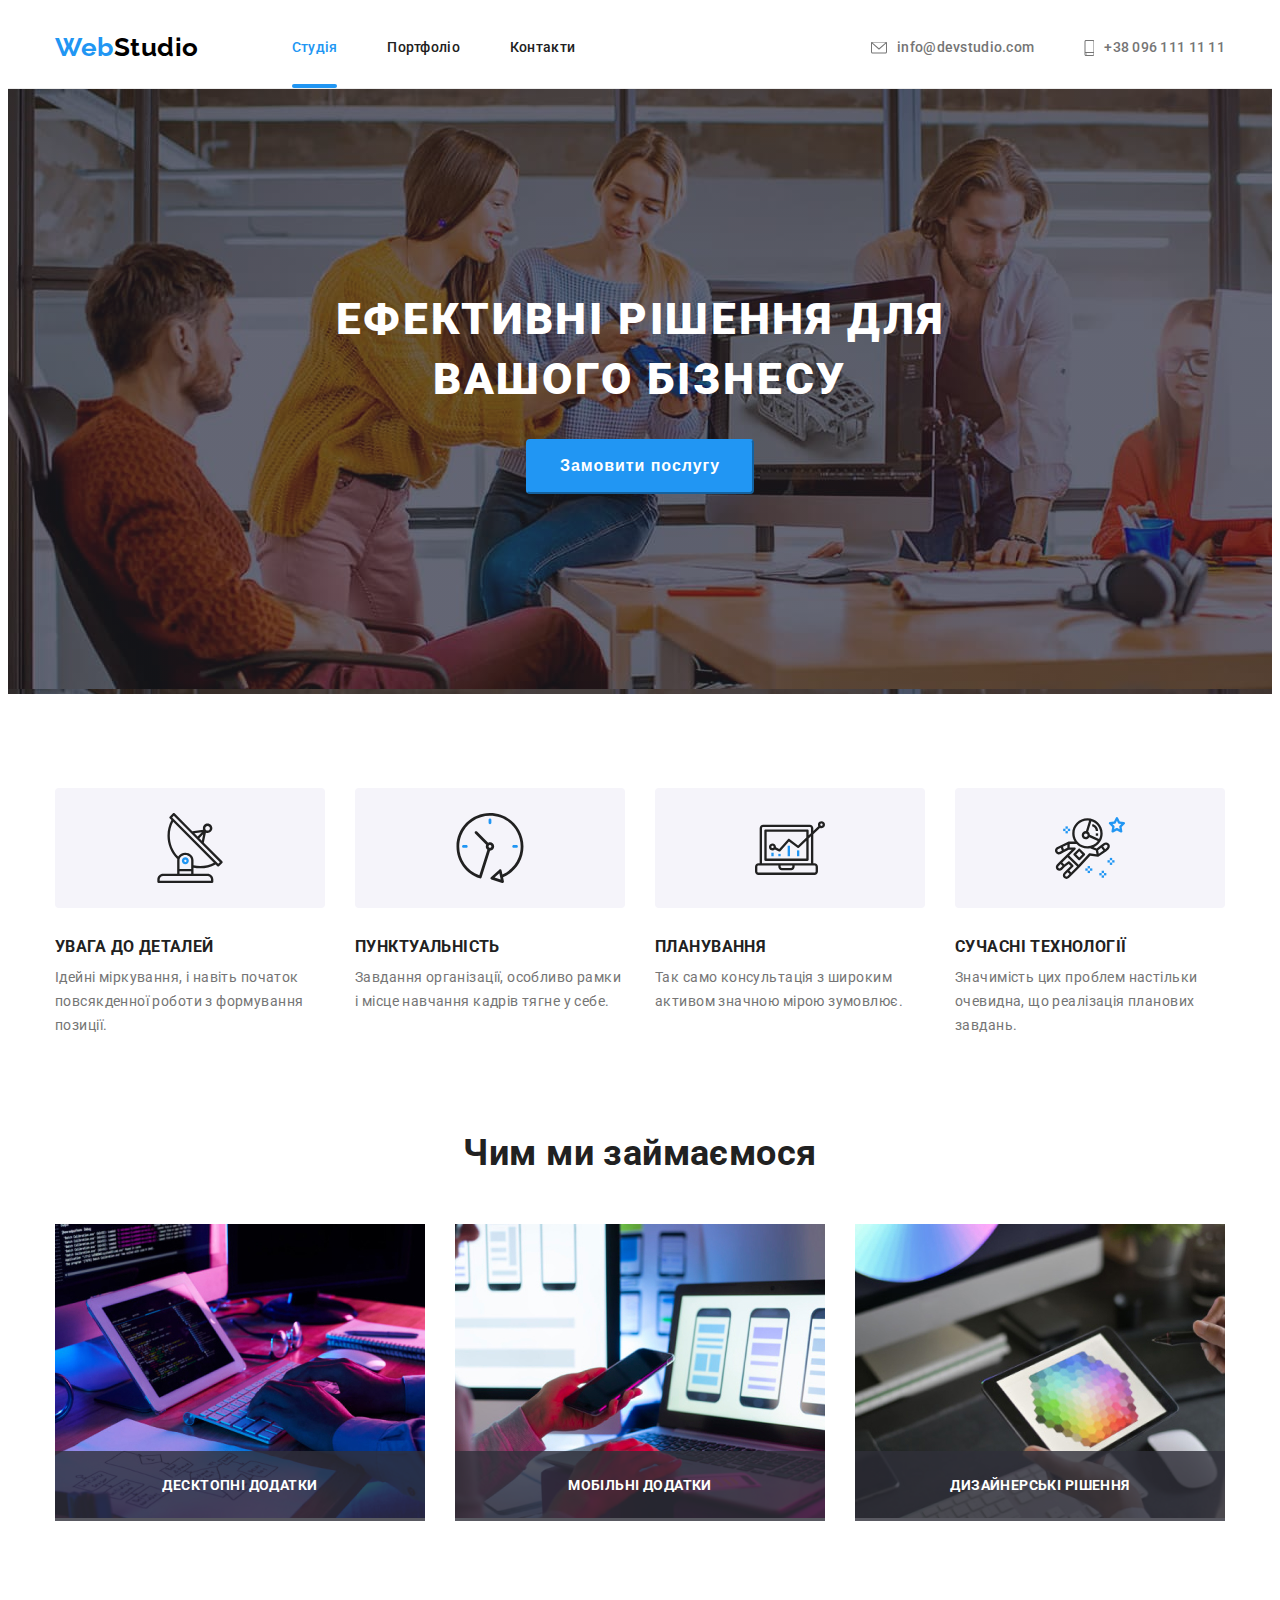
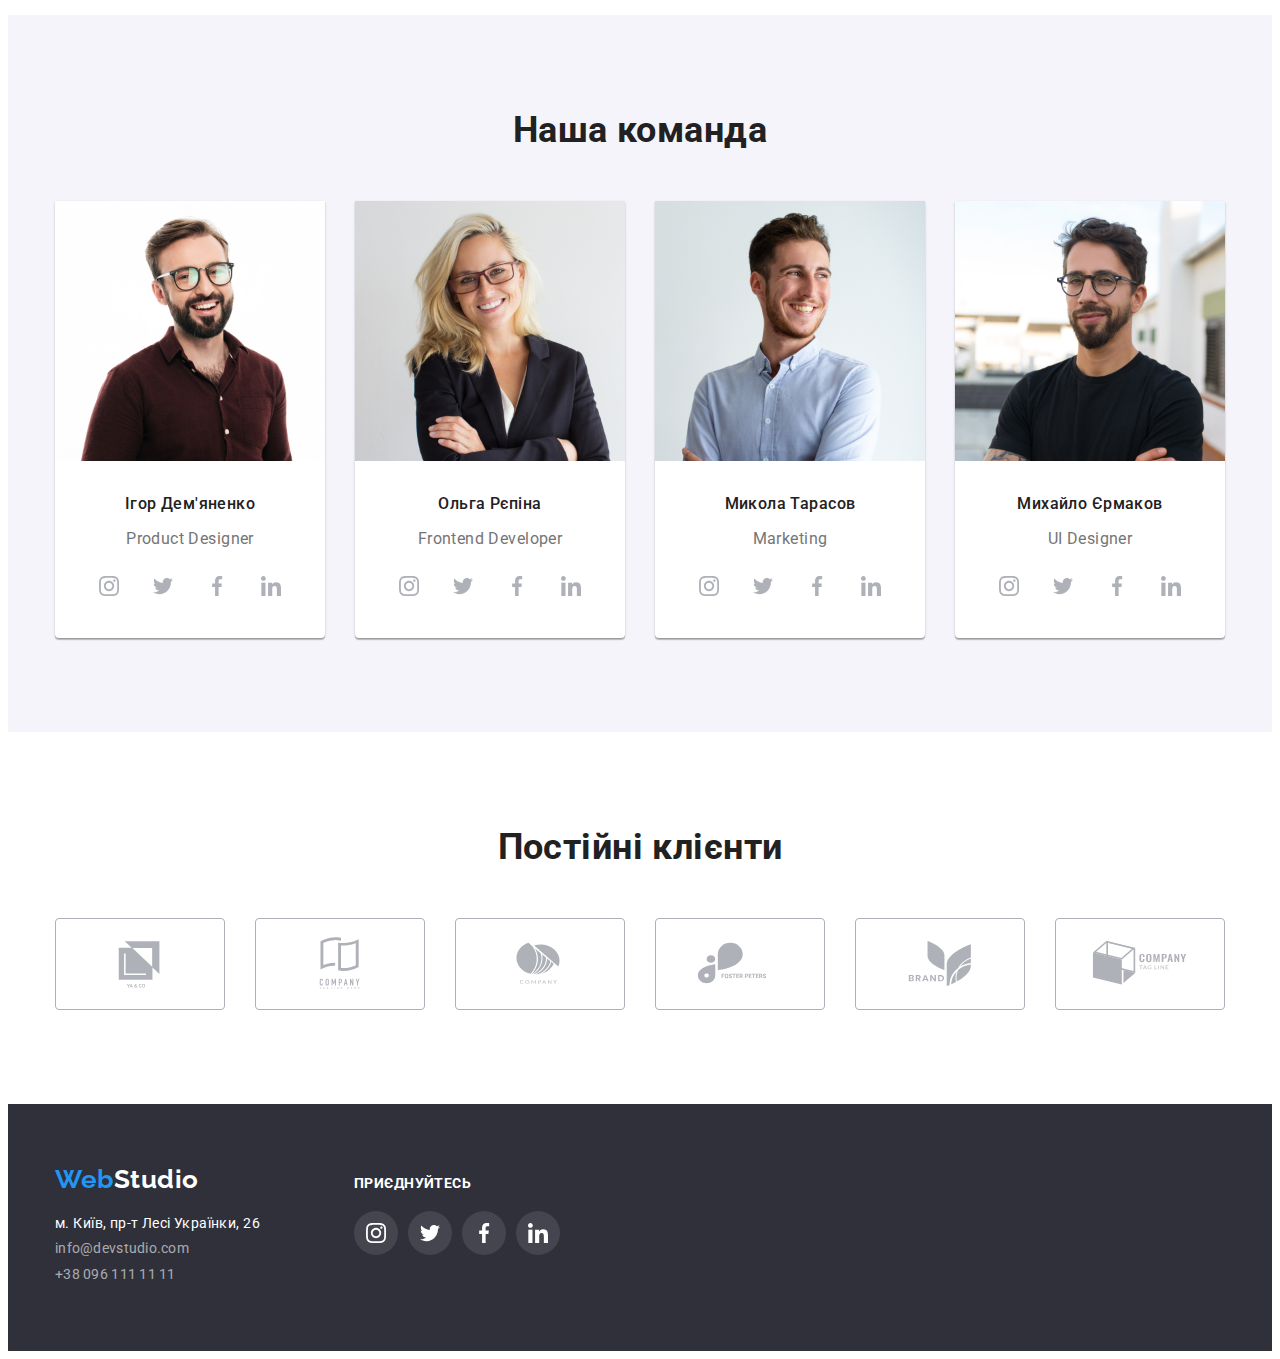
==== commit 851ef77a: "dz" ====
--- a/index.html
+++ b/index.html
@@ -432,7 +432,7 @@
           </address>
         </div>
         <div class="container-footer join-in">
-          <p class="fopter-svg-inline">приєднуйтесь</p>
+          <p class="footer-svg-inline">приєднуйтесь</p>
           <ul class="footer-svg-items">
             <li class="footer-svg-item">
               <a class="footer-svg-link" href="#">
--- a/css/styles.css
+++ b/css/styles.css
@@ -453,13 +453,13 @@
   left: 0;
   right: 0;
   bottom: 0;
+  font-weight: 400;
   font-size: 18px;
   line-height: 1.56;
   color: var(--color-white);
   background: rgba(33, 150, 243, 0.9);
   padding: 63px 24px;
   margin: 0;
-  letter-spacing: 0.03em;
   transform: translateY(101%);
   transition: transform cubic-bezier(0.4, 0, 0.2, 1) 250ms;
 }
@@ -512,7 +512,7 @@
   padding-bottom: 94px;
 }
 
-.logo-section-inlin {
+.logo-section-link {
   box-sizing: border-box;
   border: 1px solid #afb1b8;
   border-radius: 4px;
@@ -523,18 +523,18 @@
   align-items: center;
 }
 
-.logo-section-inlin svg {
+.logo-section-link svg {
   fill: var(--color-Bombay);
   transition: fill cubic-bezier(0.4, 0, 0.2, 1) 250ms;
 }
 
-.logo-section-inlin:hover svg,
-.logo-section-inlin:focus svg {
+.logo-section-link:hover svg,
+.logo-section-link:focus svg {
   fill: var(--color-dodger-blue);
 }
 
-.logo-section-inlin:hover,
-.logo-section-inlin:focus {
+.logo-section-link:hover,
+.logo-section-link:focus {
   border: 1px solid var(--color-dodger-blue);
 }
 
@@ -588,16 +588,16 @@
   width: 100%;
   height: 100%;
   fill: var(--color-white);
-}
-
-.fopter-svg-inline {
+  transition: background-color cubic-bezier(0.4, 0, 0.2, 1) 250ms;
+}
+
+.footer-svg-inline {
   font-style: normal;
   font-weight: 700;
   line-height: 16px;
   text-transform: uppercase;
   color: var(--color-white);
   margin: 0 0 20px;
-  transition: background-color cubic-bezier(0.4, 0, 0.2, 1) 250ms;
 }
 
 .footer-svg-link:hover,
